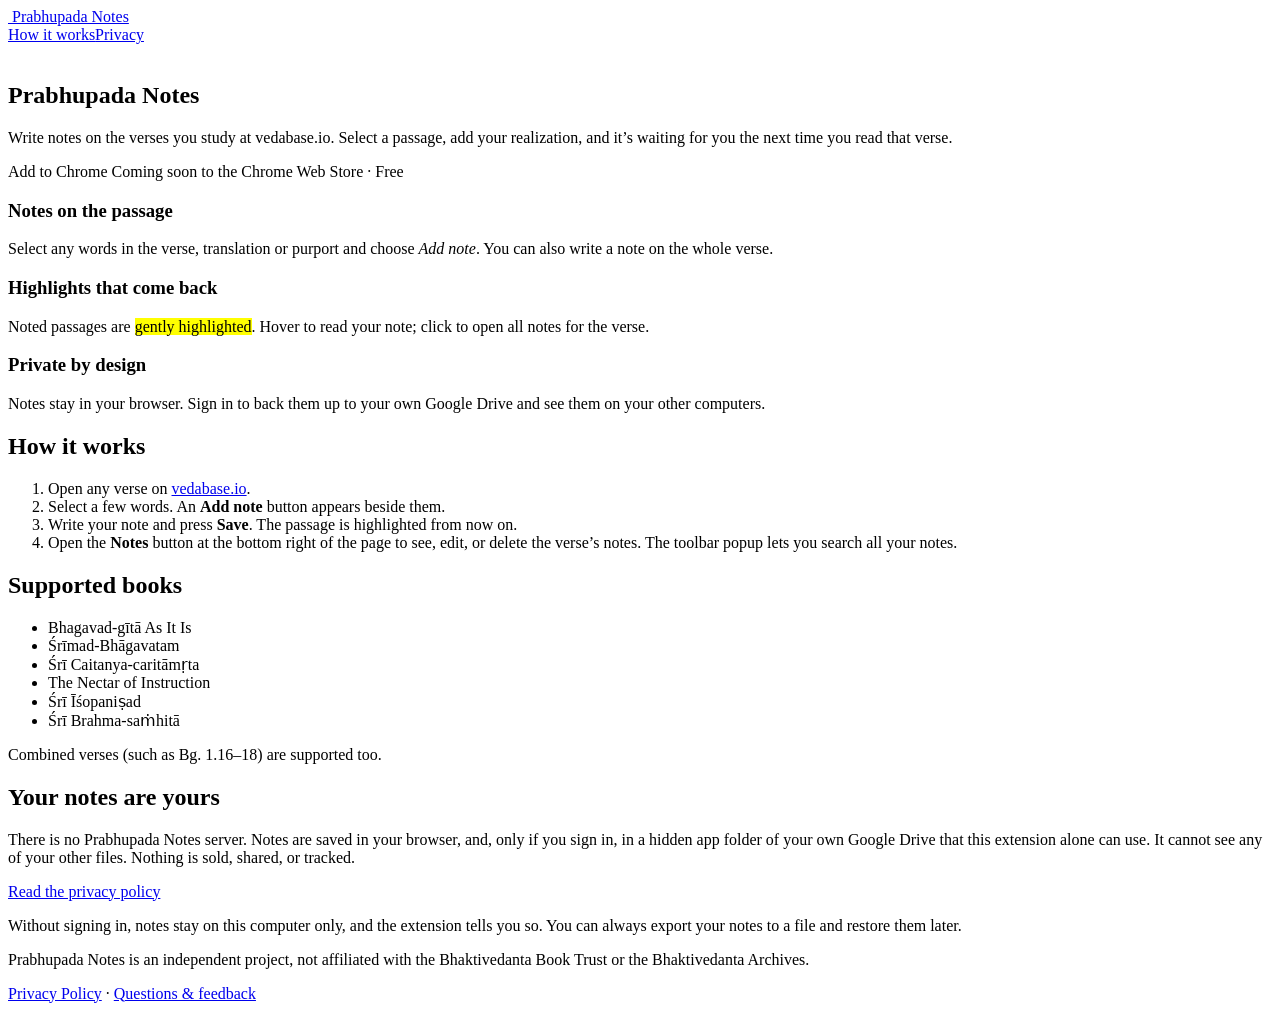
==== index.html @ 01ba1cc2 "Point contact links at the project's GitHub account Co-Authored-By: Claude Opus 5.5 <noreply@anthrop" ====
<!doctype html>
<html lang="en">
<head>
  <meta charset="utf-8">
  <meta name="viewport" content="width=device-width, initial-scale=1">
  <title>Prabhupada Notes: notes on the verses you read at vedabase.io</title>
  <meta name="description" content="A free Chrome extension for writing notes on Bhagavad-gītā, Śrīmad-Bhāgavatam and other books at vedabase.io. Your notes stay in your browser and, if you choose, your own Google Drive.">
  <link rel="icon" href="icon-32.png">
  <link rel="stylesheet" href="style.css">
</head>
<body>
  <header class="site-head">
    <div class="wrap">
      <a class="brand" href="./" aria-current="page"><img src="icon-128.png" alt=""> Prabhupada Notes</a>
      <nav><a href="#how">How it works</a><a href="privacy.html">Privacy</a></nav>
    </div>
  </header>
  <div class="band"></div>

  <main class="wrap">
    <section class="hero">
      <img src="icon-128.png" alt="">
      <h1>Prabhupada Notes</h1>
      <p class="lede">Write notes on the verses you study at vedabase.io. Select a passage, add your realization, and it’s waiting for you the next time you read that verse.</p>
      <span class="cta" aria-disabled="true">Add to Chrome</span>
      <span class="cta-note">Coming soon to the Chrome Web Store · Free</span>
    </section>

    <section class="cards" aria-label="Features">
      <div class="card">
        <h3>Notes on the passage</h3>
        <p>Select any words in the verse, translation or purport and choose <em>Add note</em>. You can also write a note on the whole verse.</p>
      </div>
      <div class="card">
        <h3>Highlights that come back</h3>
        <p>Noted passages are <mark>gently highlighted</mark>. Hover to read your note; click to open all notes for the verse.</p>
      </div>
      <div class="card">
        <h3>Private by design</h3>
        <p>Notes stay in your browser. Sign in to back them up to your own Google Drive and see them on your other computers.</p>
      </div>
    </section>

    <h2 id="how">How it works</h2>
    <ol class="steps">
      <li>Open any verse on <a href="https://vedabase.io/en/library/bg/">vedabase.io</a>.</li>
      <li>Select a few words. An <strong>Add note</strong> button appears beside them.</li>
      <li>Write your note and press <strong>Save</strong>. The passage is highlighted from now on.</li>
      <li>Open the <strong>Notes</strong> button at the bottom right of the page to see, edit, or delete the verse’s notes. The toolbar popup lets you search all your notes.</li>
    </ol>

    <h2>Supported books</h2>
    <ul class="books">
      <li>Bhagavad-gītā As It Is</li>
      <li>Śrīmad-Bhāgavatam</li>
      <li>Śrī Caitanya-caritāmṛta</li>
      <li>The Nectar of Instruction</li>
      <li>Śrī Īśopaniṣad</li>
      <li>Śrī Brahma-saṁhitā</li>
    </ul>
    <p>Combined verses (such as Bg. 1.16–18) are supported too.</p>

    <h2>Your notes are yours</h2>
    <div class="callout">
      <p>There is no Prabhupada Notes server. Notes are saved in your browser, and, only if you sign in, in a hidden app folder of your own Google Drive that this extension alone can use. It cannot see any of your other files. Nothing is sold, shared, or tracked.</p>
      <p><a href="privacy.html">Read the privacy policy</a></p>
    </div>
    <p>Without signing in, notes stay on this computer only, and the extension tells you so. You can always export your notes to a file and restore them later.</p>
  </main>

  <footer class="wrap site-foot">
    <p>Prabhupada Notes is an independent project, not affiliated with the Bhaktivedanta Book Trust or the Bhaktivedanta Archives.</p>
    <p><a href="privacy.html">Privacy Policy</a> · <a href="https://github.com/dev-notes-1896/prabhupada-notes/issues">Questions &amp; feedback</a></p>
  </footer>
</body>
</html>
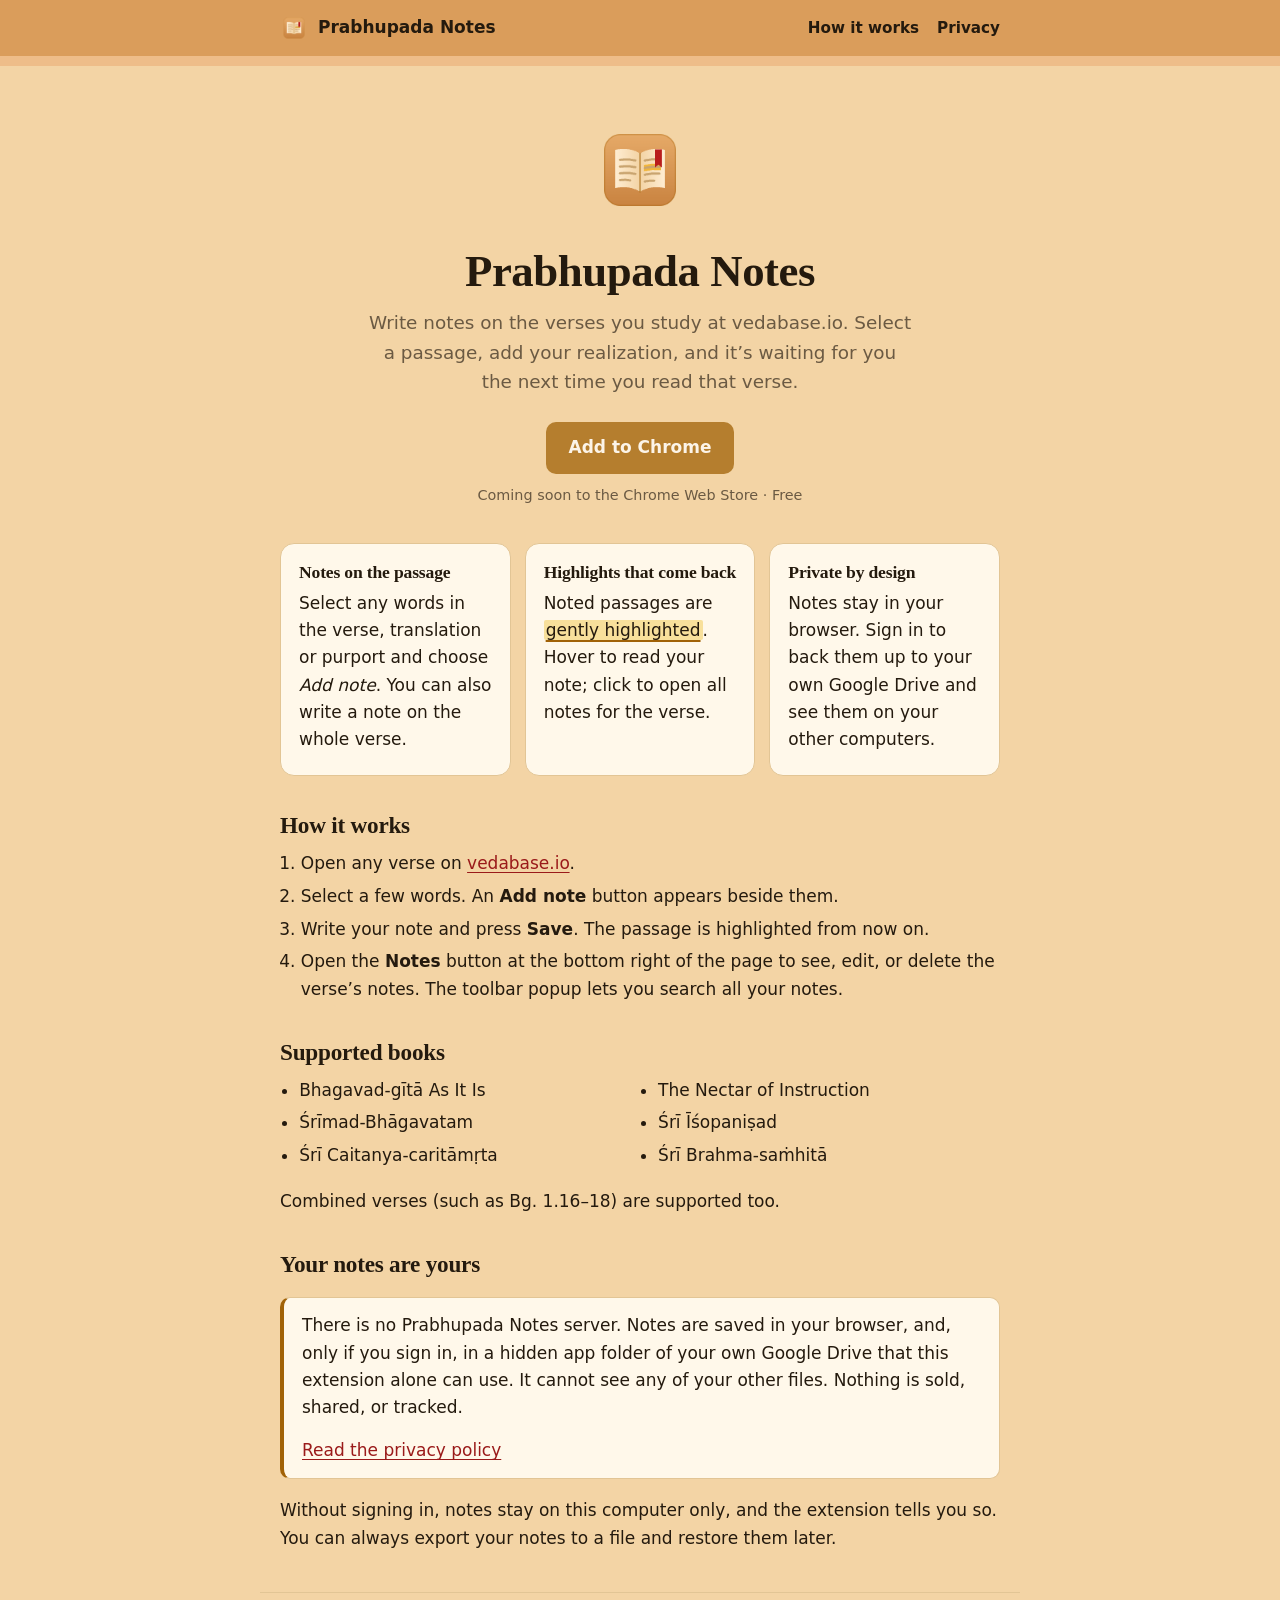
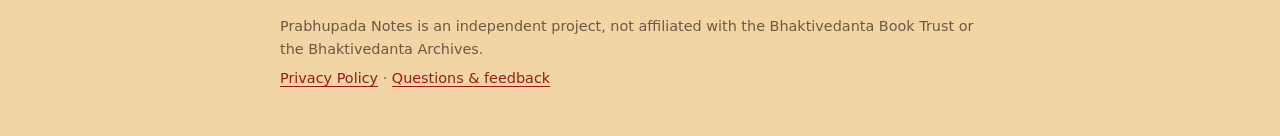
==== commit fffd7a1a: "Website and privacy policy for Prabhupada Notes Static pages for GitHub Pages: a homepage describing" ====
--- a/index.html
+++ b/index.html
@@ -70,7 +70,7 @@
 
   <footer class="wrap site-foot">
     <p>Prabhupada Notes is an independent project, not affiliated with the Bhaktivedanta Book Trust or the Bhaktivedanta Archives.</p>
-    <p><a href="privacy.html">Privacy Policy</a> · <a href="https://github.com/dev-notes-1896/prabhupada-notes/issues">Questions &amp; feedback</a></p>
+    <p><a href="privacy.html">Privacy Policy</a> · <a href="https://github.com/rakvs/prabhupada-notes/issues">Questions &amp; feedback</a></p>
   </footer>
 </body>
 </html>
--- a/style.css
+++ b/style.css
@@ -0,0 +1,95 @@
+/* Prabhupada Notes site. vedabase palette; no external fonts, scripts, or trackers. */
+
+:root {
+  --page: #f3d4a5;        /* vedabase body */
+  --band: #eebd89;        /* vedabase header bottom */
+  --head: #da9d5b;        /* vedabase header top */
+  --card: #fff8ea;
+  --ink: #241a0e;
+  --muted: #6b5a43;
+  --rule: #e2c595;
+  --accent: #a16207;      /* vedabase dark */
+  --accent-ink: #ffffff;
+  --link: #9a1a1a;
+  --mark: rgba(234, 179, 8, 0.35);
+  color-scheme: light;
+}
+
+@media (prefers-color-scheme: dark) {
+  :root {
+    --page: #041b0f;      /* vedabase dark theme */
+    --band: #0a2a1b;
+    --head: #0c4431;
+    --card: #0b2418;
+    --ink: #e9e3cf;
+    --muted: #a9b38a;
+    --rule: #1d3d2c;
+    --accent: #9db754;
+    --accent-ink: #041b0f;
+    --link: #c9c06a;
+    --mark: rgba(250, 204, 21, 0.22);
+    color-scheme: dark;
+  }
+}
+
+* { box-sizing: border-box; }
+html { -webkit-text-size-adjust: 100%; }
+body {
+  margin: 0;
+  background: var(--page);
+  color: var(--ink);
+  font: 17px/1.6 ui-sans-serif, system-ui, -apple-system, "Segoe UI", Roboto, "Noto Sans", sans-serif;
+  -webkit-font-smoothing: antialiased;
+}
+a { color: var(--link); text-underline-offset: 3px; }
+a:hover { text-decoration-thickness: 2px; }
+h1, h2, h3 { font-family: "Noto Serif", Georgia, "Times New Roman", serif; line-height: 1.25; letter-spacing: -0.01em; }
+h2 { font-size: 1.45rem; margin: 2.2rem 0 0.6rem; }
+h3 { font-size: 1.1rem; margin: 1.6rem 0 0.4rem; }
+p, ul, ol { margin: 0 0 1rem; }
+li + li { margin-top: 0.35rem; }
+mark { background: var(--mark); color: inherit; padding: 0 2px; border-radius: 2px; text-decoration: underline 2px var(--accent); text-underline-offset: 4px; }
+code { font: 0.92em ui-monospace, SFMono-Regular, Menlo, monospace; background: var(--card); border: 1px solid var(--rule); border-radius: 5px; padding: 1px 5px; }
+
+.wrap { max-width: 760px; margin: 0 auto; padding-inline: 20px; }
+
+/* header */
+.site-head { background: var(--head); }
+.site-head .wrap { display: flex; align-items: center; justify-content: space-between; gap: 16px; padding-block: 14px; }
+.brand { display: flex; align-items: center; gap: 10px; font-weight: 700; color: var(--ink); text-decoration: none; }
+.brand img { width: 28px; height: 28px; }
+.site-head nav { display: flex; gap: 18px; font-size: 0.95rem; }
+.site-head nav a { color: var(--ink); text-decoration: none; font-weight: 600; }
+.site-head nav a:hover, .site-head nav a[aria-current="page"] { text-decoration: underline; }
+.band { background: var(--band); height: 10px; }
+
+/* hero */
+.hero { text-align: center; padding-block: 56px 28px; }
+.hero img { width: 96px; height: 96px; }
+.hero h1 { font-size: clamp(2rem, 6vw, 2.8rem); margin: 18px 0 8px; }
+.hero .lede { font-size: 1.15rem; color: var(--muted); max-width: 34rem; margin: 0 auto 26px; }
+.cta { display: inline-flex; align-items: center; gap: 8px; padding: 12px 22px; border-radius: 10px; background: var(--accent); color: var(--accent-ink); font-weight: 700; text-decoration: none; }
+.cta[aria-disabled="true"] { opacity: 0.75; cursor: default; }
+.cta-note { display: block; margin-top: 10px; font-size: 0.9rem; color: var(--muted); }
+
+/* sections */
+.cards { display: grid; grid-template-columns: repeat(auto-fit, minmax(210px, 1fr)); gap: 14px; margin: 8px 0 12px; }
+.card { background: var(--card); border: 1px solid var(--rule); border-radius: 14px; padding: 18px 18px 6px; }
+.card h3 { margin-top: 0; }
+.steps { padding-left: 1.3rem; }
+.books { columns: 2 220px; padding-left: 1.2rem; }
+.callout { background: var(--card); border: 1px solid var(--rule); border-left: 4px solid var(--accent); border-radius: 10px; padding: 14px 18px; margin: 18px 0; }
+.callout p:last-child { margin-bottom: 0; }
+
+/* policy */
+.doc { padding-block: 36px 24px; }
+.doc h1 { font-size: 2.1rem; margin: 0 0 4px; }
+.doc .updated { color: var(--muted); margin-bottom: 22px; }
+.doc table { width: 100%; border-collapse: collapse; margin: 6px 0 18px; font-size: 0.95rem; }
+.doc th, .doc td { text-align: left; vertical-align: top; padding: 9px 10px; border-bottom: 1px solid var(--rule); }
+.doc th { font-weight: 700; }
+.table-scroll { overflow-x: auto; }
+
+/* footer */
+.site-foot { border-top: 1px solid var(--rule); margin-top: 40px; padding-block: 22px 40px; font-size: 0.9rem; color: var(--muted); }
+.site-foot p { margin: 0 0 6px; }
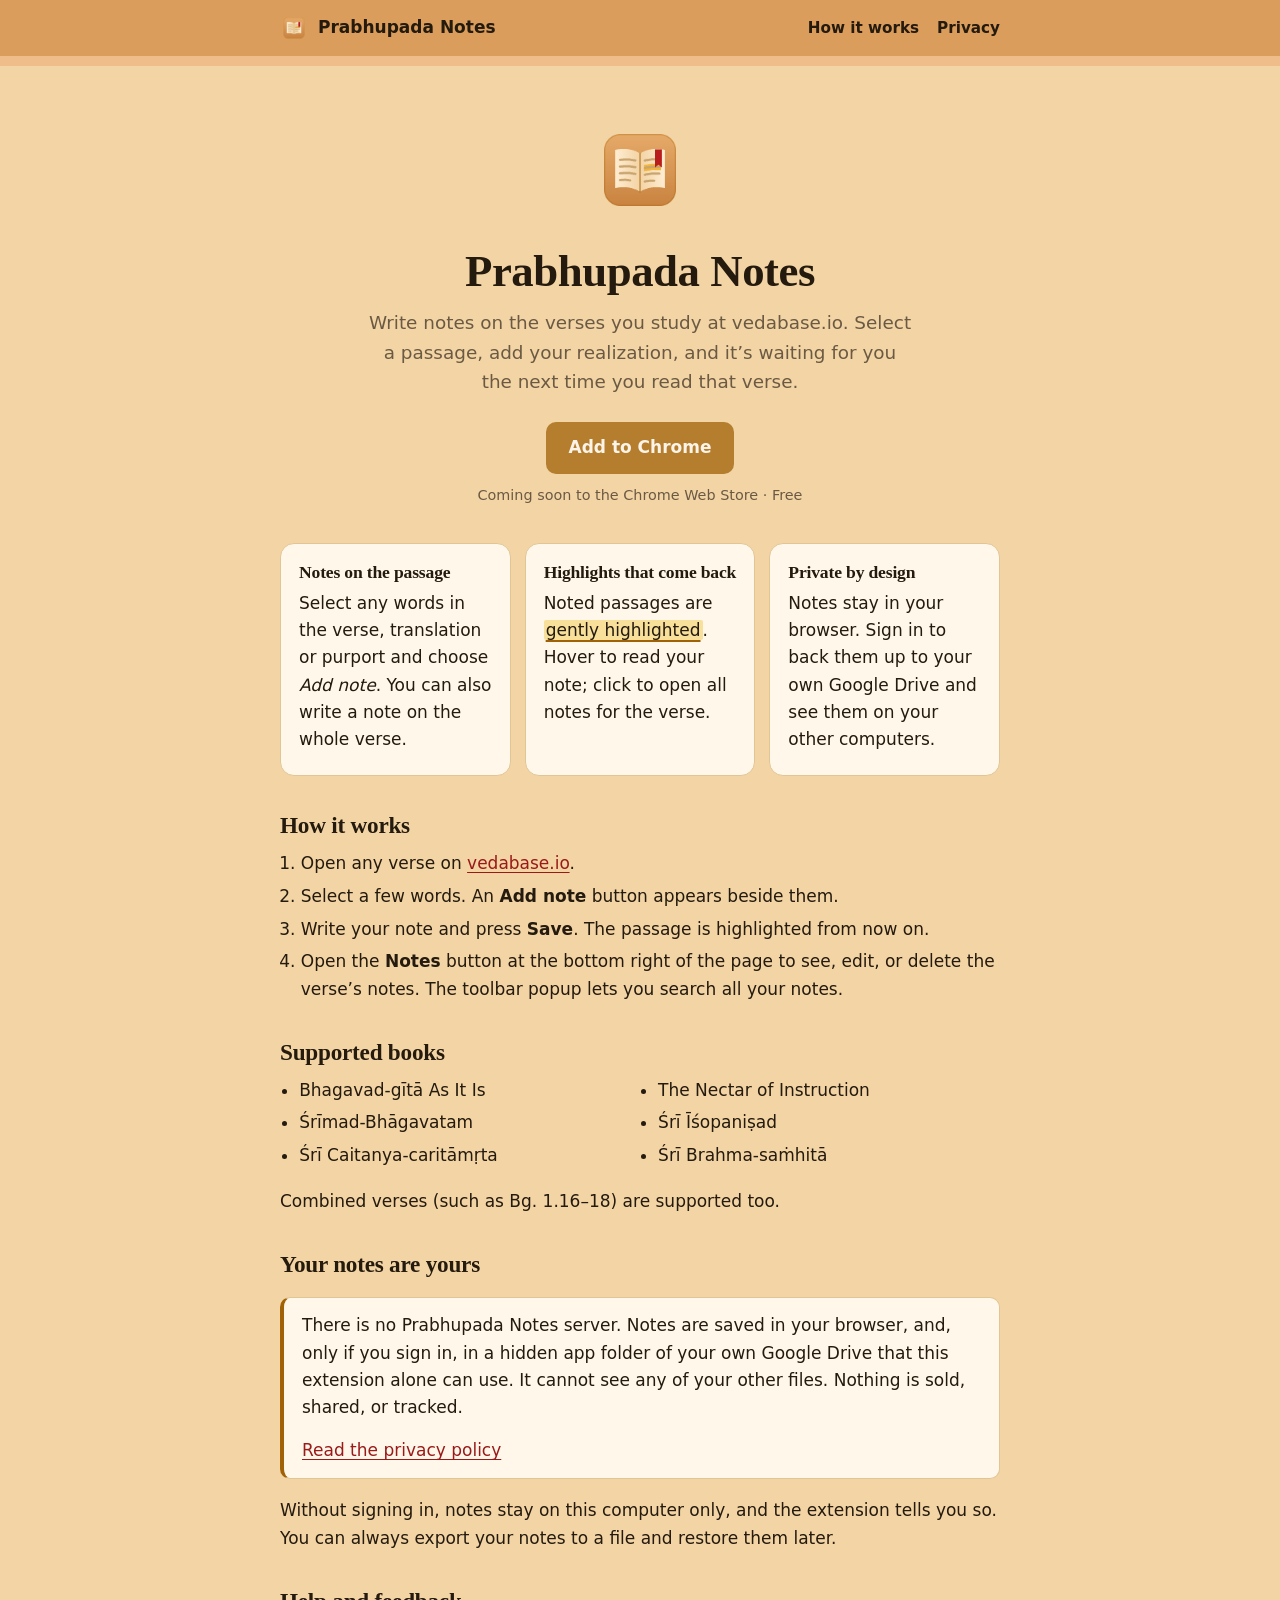
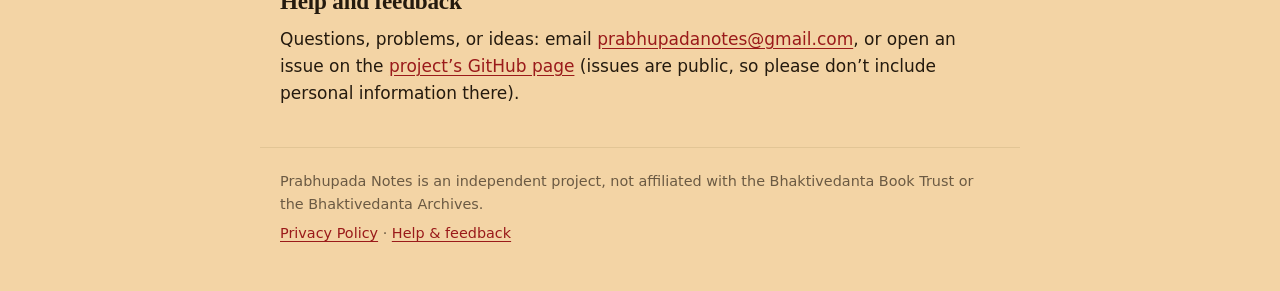
==== commit 45017a40: "Add a Help and feedback section for the store's Support URL The Chrome Web Store couldn't reach the " ====
--- a/index.html
+++ b/index.html
@@ -66,11 +66,14 @@
       <p><a href="privacy.html">Read the privacy policy</a></p>
     </div>
     <p>Without signing in, notes stay on this computer only, and the extension tells you so. You can always export your notes to a file and restore them later.</p>
+
+    <h2 id="support">Help and feedback</h2>
+    <p>Questions, problems, or ideas: email <a href="mailto:prabhupadanotes@gmail.com">prabhupadanotes@gmail.com</a>, or open an issue on the <a href="https://github.com/dev-notes-1896/prabhupada-notes/issues">project’s GitHub page</a> (issues are public, so please don’t include personal information there).</p>
   </main>
 
   <footer class="wrap site-foot">
     <p>Prabhupada Notes is an independent project, not affiliated with the Bhaktivedanta Book Trust or the Bhaktivedanta Archives.</p>
-    <p><a href="privacy.html">Privacy Policy</a> · <a href="https://github.com/rakvs/prabhupada-notes/issues">Questions &amp; feedback</a></p>
+    <p><a href="privacy.html">Privacy Policy</a> · <a href="#support">Help &amp; feedback</a></p>
   </footer>
 </body>
 </html>
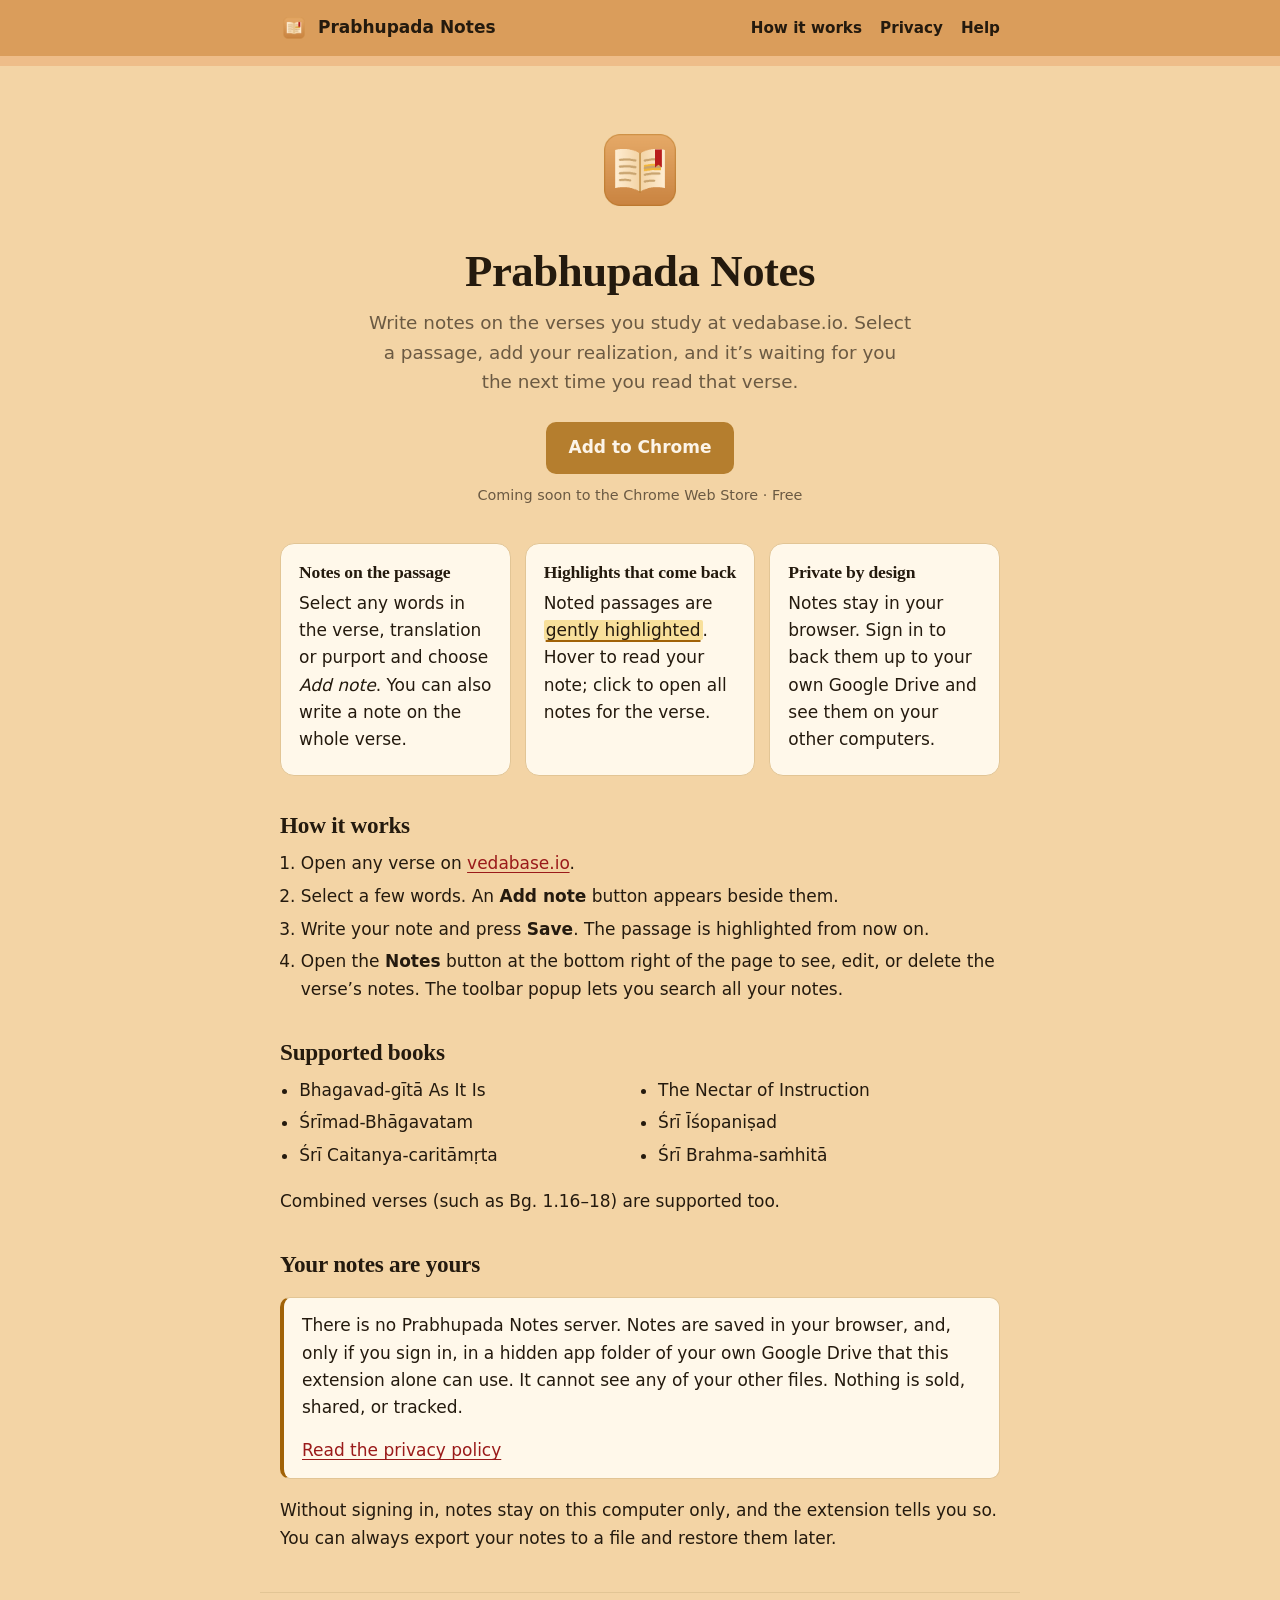
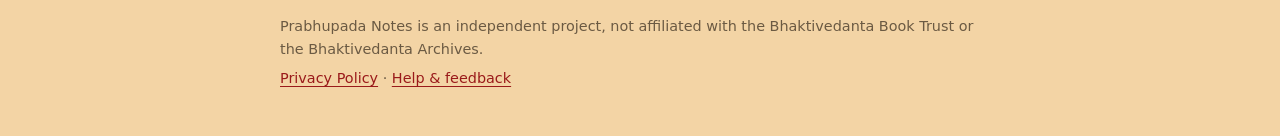
==== commit d265f66a: "Add a Help page; Help links open it The footer's "Help & feedback" jumped to a section already on sc" ====
--- a/index.html
+++ b/index.html
@@ -12,7 +12,7 @@
   <header class="site-head">
     <div class="wrap">
       <a class="brand" href="./" aria-current="page"><img src="icon-128.png" alt=""> Prabhupada Notes</a>
-      <nav><a href="#how">How it works</a><a href="privacy.html">Privacy</a></nav>
+      <nav><a href="#how">How it works</a><a href="privacy.html">Privacy</a><a href="help.html">Help</a></nav>
     </div>
   </header>
   <div class="band"></div>
@@ -66,14 +66,11 @@
       <p><a href="privacy.html">Read the privacy policy</a></p>
     </div>
     <p>Without signing in, notes stay on this computer only, and the extension tells you so. You can always export your notes to a file and restore them later.</p>
-
-    <h2 id="support">Help and feedback</h2>
-    <p>Questions, problems, or ideas: email <a href="mailto:prabhupadanotes@gmail.com">prabhupadanotes@gmail.com</a>, or open an issue on the <a href="https://github.com/dev-notes-1896/prabhupada-notes/issues">project’s GitHub page</a> (issues are public, so please don’t include personal information there).</p>
   </main>
 
   <footer class="wrap site-foot">
     <p>Prabhupada Notes is an independent project, not affiliated with the Bhaktivedanta Book Trust or the Bhaktivedanta Archives.</p>
-    <p><a href="privacy.html">Privacy Policy</a> · <a href="#support">Help &amp; feedback</a></p>
+    <p><a href="privacy.html">Privacy Policy</a> · <a href="help.html">Help &amp; feedback</a></p>
   </footer>
 </body>
 </html>
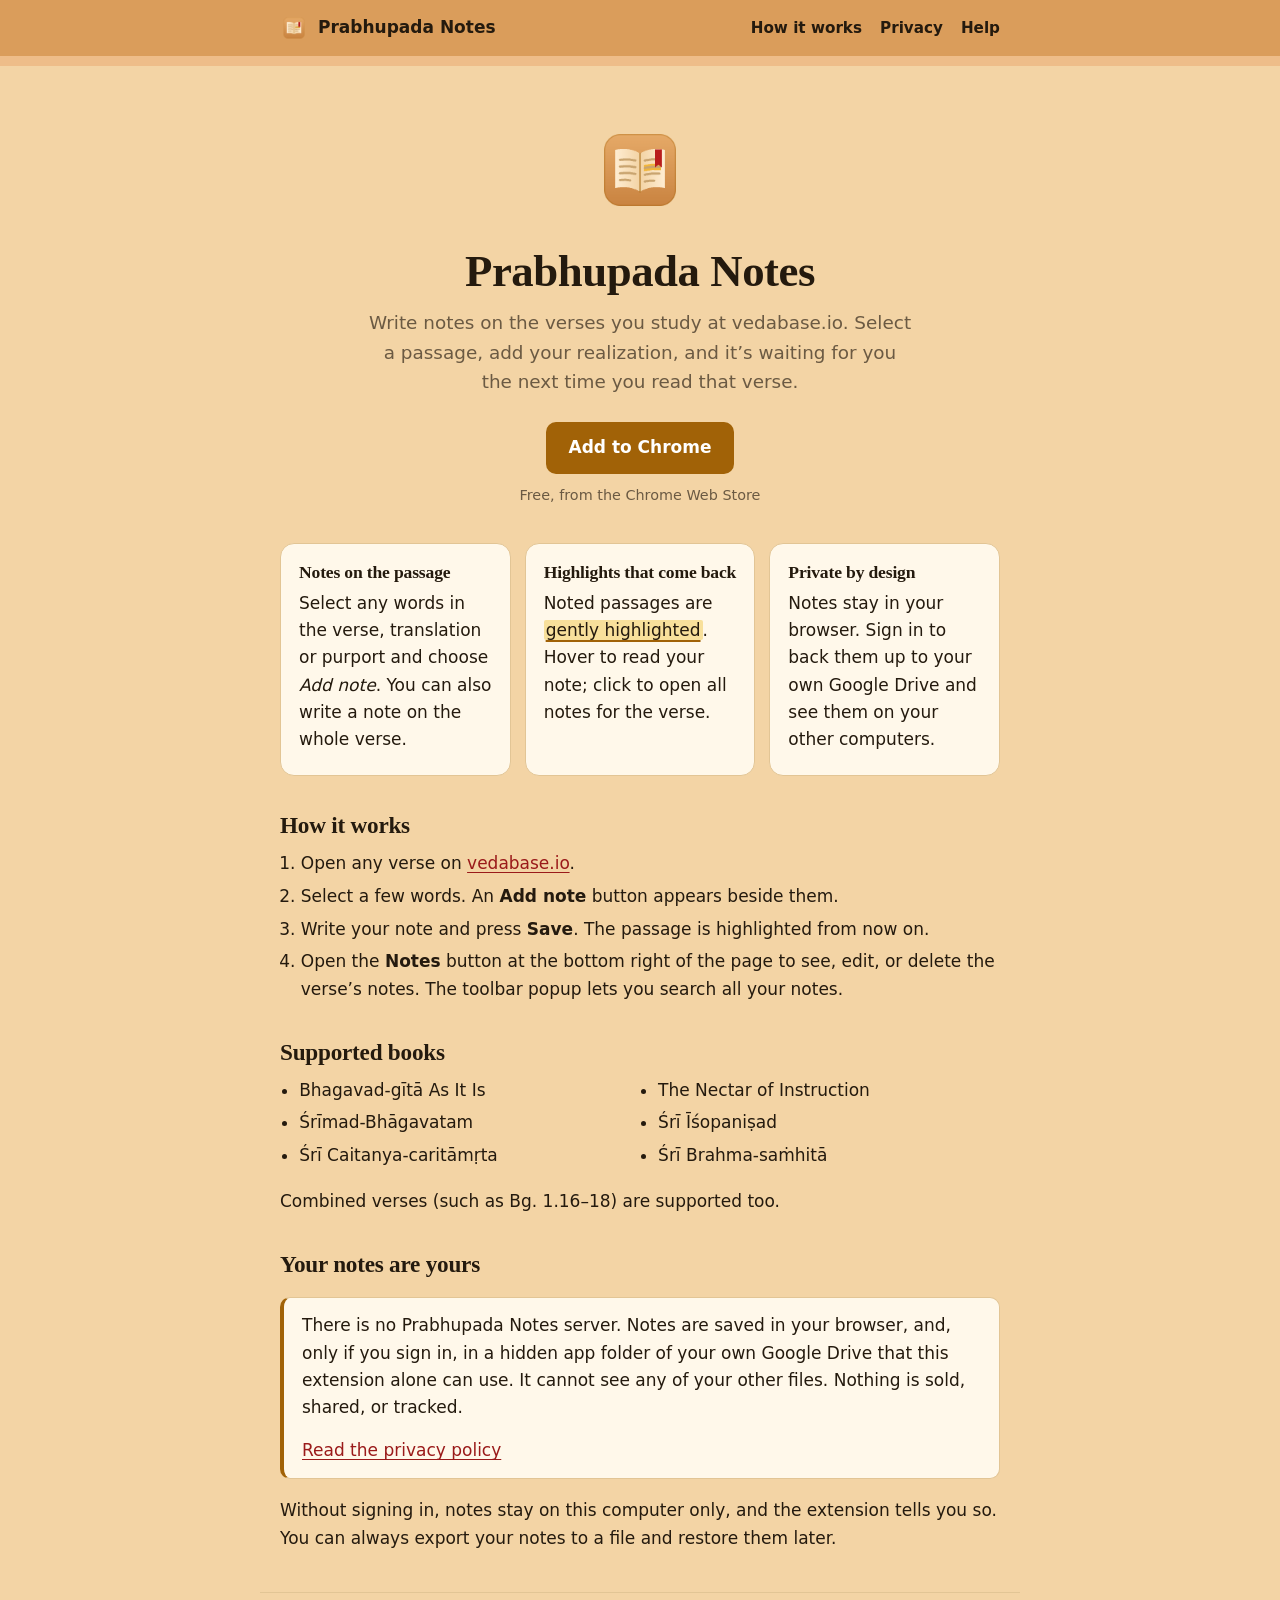
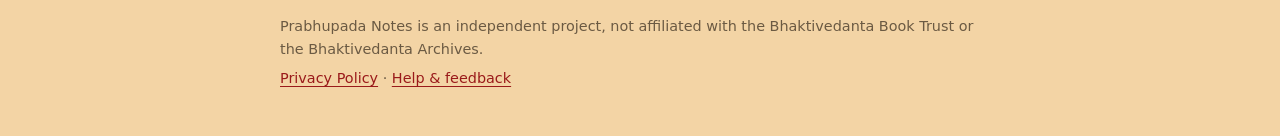
==== commit 9de1518a: "Link "Add to Chrome" to the store listing; tidy the phone header The extension is published (Unliste" ====
--- a/index.html
+++ b/index.html
@@ -22,8 +22,8 @@
       <img src="icon-128.png" alt="">
       <h1>Prabhupada Notes</h1>
       <p class="lede">Write notes on the verses you study at vedabase.io. Select a passage, add your realization, and it’s waiting for you the next time you read that verse.</p>
-      <span class="cta" aria-disabled="true">Add to Chrome</span>
-      <span class="cta-note">Coming soon to the Chrome Web Store · Free</span>
+      <a class="cta" href="https://chromewebstore.google.com/detail/prabhupada-notes/ogjfhnkcffajjionpepmojhihnfjhdjc">Add to Chrome</a>
+      <span class="cta-note">Free, from the Chrome Web Store</span>
     </section>
 
     <section class="cards" aria-label="Features">
--- a/style.css
+++ b/style.css
@@ -61,6 +61,12 @@
 .site-head nav { display: flex; gap: 18px; font-size: 0.95rem; }
 .site-head nav a { color: var(--ink); text-decoration: none; font-weight: 600; }
 .site-head nav a:hover, .site-head nav a[aria-current="page"] { text-decoration: underline; }
+/* Keep labels whole; on phones the menu moves under the name instead of squeezing it. */
+.brand, .site-head nav a { white-space: nowrap; }
+@media (max-width: 480px) {
+  .site-head .wrap { flex-wrap: wrap; row-gap: 8px; }
+  .site-head nav { gap: 16px; }
+}
 .band { background: var(--band); height: 10px; }
 
 /* hero */
@@ -69,7 +75,6 @@
 .hero h1 { font-size: clamp(2rem, 6vw, 2.8rem); margin: 18px 0 8px; }
 .hero .lede { font-size: 1.15rem; color: var(--muted); max-width: 34rem; margin: 0 auto 26px; }
 .cta { display: inline-flex; align-items: center; gap: 8px; padding: 12px 22px; border-radius: 10px; background: var(--accent); color: var(--accent-ink); font-weight: 700; text-decoration: none; }
-.cta[aria-disabled="true"] { opacity: 0.75; cursor: default; }
 .cta-note { display: block; margin-top: 10px; font-size: 0.9rem; color: var(--muted); }
 
 /* sections */
